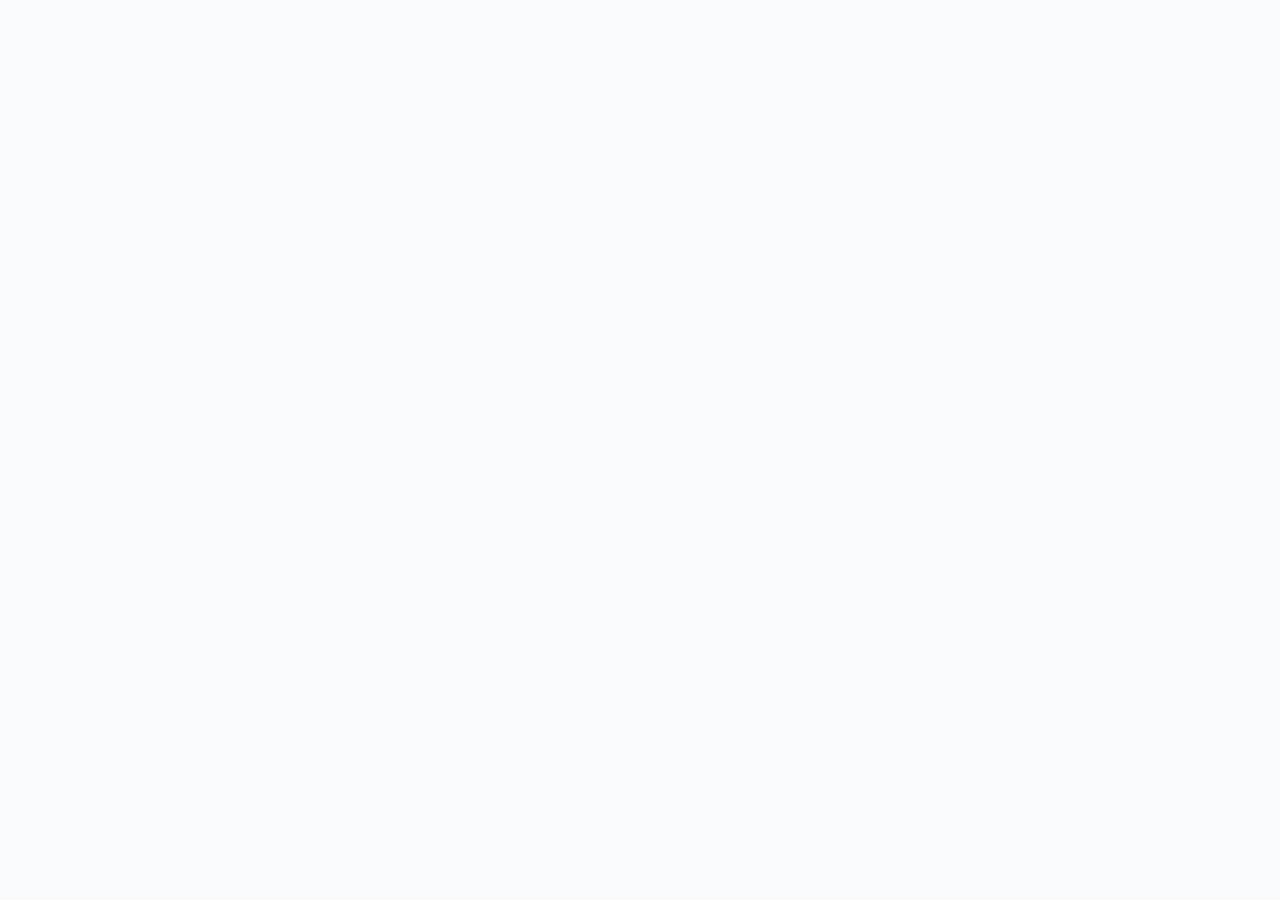
==== dashboard.html @ 21dbc293 "Add initial HTML structure for investor dashboard Milestone 3: v2.0 - Client Portal & Backend Integr" ====
<!DOCTYPE html>
<html lang="en">
<head>
    <meta charset="UTF-8">
    <meta name="viewport" content="width=device-width, initial-scale=1.0">
    <title>Sandbox.io - Investor Dashboard</title>
    <link href="https://fonts.googleapis.com/css2?family=Inter:wght@300;400;500;600;700&display=swap" rel="stylesheet">
    <link rel="stylesheet" href="style.css">
    <style>
        /* Dashboard Specific Custom Styles */
        .dashboard-section {
            padding: 140px 0 80px 0;
            background: #f9fbf9;
            min-height: 85vh;
        }

        .dashboard-header {
            display: flex;
            justify-content: space-between;
            align-items: center;
            margin-bottom: 30px;
            flex-wrap: wrap;
            gap: 15px;
        }

        .dashboard-metrics-grid {
            display: grid;
            grid-template-columns: repeat(auto-fit, minmax(220px, 1fr));
            gap: 20px;
            margin-bottom: 40px;
        }

        .metric-card {
            background: var(--surface-color);
            padding: 24px;
            border-radius: 12px;
            border: 1px solid var(--border-color);
            box-shadow: 0 4px 6px rgba(0,0,0,0.02);
        }

        .metric-card .label {
            font-size: 13px;
            color: var(--text-muted);
            margin-bottom: 8px;
            font-weight: 500;
        }

        .metric-card .value {
            font-size: 26px;
            font-weight: 700;
            color: var(--primary-green);
        }

        .dashboard-card {
            background: var(--surface-color);
            border: 1px solid var(--border-color);
            border-radius: 12px;
            padding: 25px;
            margin-bottom: 30px;
            box-shadow: 0 4px 6px rgba(0,0,0,0.02);
        }

        .dashboard-card h3 {
            color: var(--primary-green);
            font-size: 18px;
            margin-bottom: 20px;
            font-weight: 600;
        }

        .table-responsive {
            width: 100%;
            overflow-x: auto;
        }

        .dashboard-table {
            width: 100%;
            border-collapse: collapse;
            text-align: left;
            font-size: 14px;
        }

        .dashboard-table th {
            background: var(--light-green);
            color: var(--primary-green);
            padding: 12px 15px;
            font-weight: 600;
            border-bottom: 1px solid var(--border-color);
        }

        .dashboard-table td {
            padding: 15px;
            border-bottom: 1px solid var(--border-color);
            color: var(--text-main);
        }

        .dashboard-table tr:last-child td {
            border-bottom: none;
        }

        .status-badge {
            display: inline-block;
            background: var(--light-green);
            color: var(--primary-green);
            padding: 4px 10px;
            border-radius: 20px;
            font-size: 12px;
            font-weight: 600;
        }
    </style>
</head>
---- style.css ----
/* ==========================================
   Sandbox.io - Global Design System & CSS
   ========================================== */

:root {
    --bg-color: #f8fafc;
    --surface-color: #ffffff;
    --primary-green: #0f5132;
    --accent-green: #198754;
    --light-green: #e8f5e9;
    --text-main: #212529;
    --text-muted: #6c757d;
    --border-color: #dee2e6;
    --badge-bg: #d1e7dd;
    --font-main: 'Inter', sans-serif;
}

/* Global Reset & Box Sizing */
* {
    margin: 0;
    padding: 0;
    box-sizing: border-box;
}

body {
    font-family: var(--font-main);
    background-color: var(--bg-color);
    color: var(--text-main);
    line-height: 1.6;
    -webkit-font-smoothing: antialiased;
}

/* Reusable Layout Containers */
.container {
    width: 100%;
    max-width: 1250px;
    margin: 0 auto;
    padding: 0 50px;
}

/* Global Typography */
h1, h2, h3, h4, h5, h6 {
    color: var(--primary-green);
    font-weight: 700;
}

a {
    text-decoration: none;
    color: inherit;
}

/* Standardized Buttons */
.btn-primary {
    background: var(--accent-green);
    color: #fff;
    padding: 10px 20px;
    border-radius: 6px;
    font-weight: 600;
    font-size: 14px;
    display: inline-block;
    transition: background 0.2s ease;
    border: none;
    cursor: pointer;
}

.btn-primary:hover {
    background: #146c43;
}

/* Responsive Breakpoints */
@media (max-width: 768px) {
    .container {
        padding: 0 20px;
    }
}

/* ==========================================
   Mobile Hamburger Menu Styles
   ========================================== */

.hamburger {
    display: none;
    background: none;
    border: none;
    cursor: pointer;
    flex-direction: column;
    gap: 5px;
    padding: 5px;
    z-index: 1001;
}

.hamburger span {
    display: block;
    width: 25px;
    height: 3px;
    background-color: var(--primary-green);
    border-radius: 2px;
    transition: all 0.3s ease;
}

@media (max-width: 768px) {
    .hamburger {
        display: flex;
    }
    
    .site-nav {
        position: fixed;
        top: 0;
        right: -100%;
        width: 75%;
        max-width: 300px;
        height: 100vh;
        background: #ffffff;
        display: flex;
        flex-direction: column;
        justify-content: center;
        align-items: center;
        box-shadow: -5px 0 20px rgba(0,0,0,0.1);
        transition: right 0.3s ease-in-out;
        z-index: 1000;
    }

    .site-nav.active {
        right: 0;
    }

    .site-nav ul {
        flex-direction: column !important;
        gap: 30px !important;
        text-align: center;
    }
    
    .desktop-cta {
        display: none !important;
    }
}
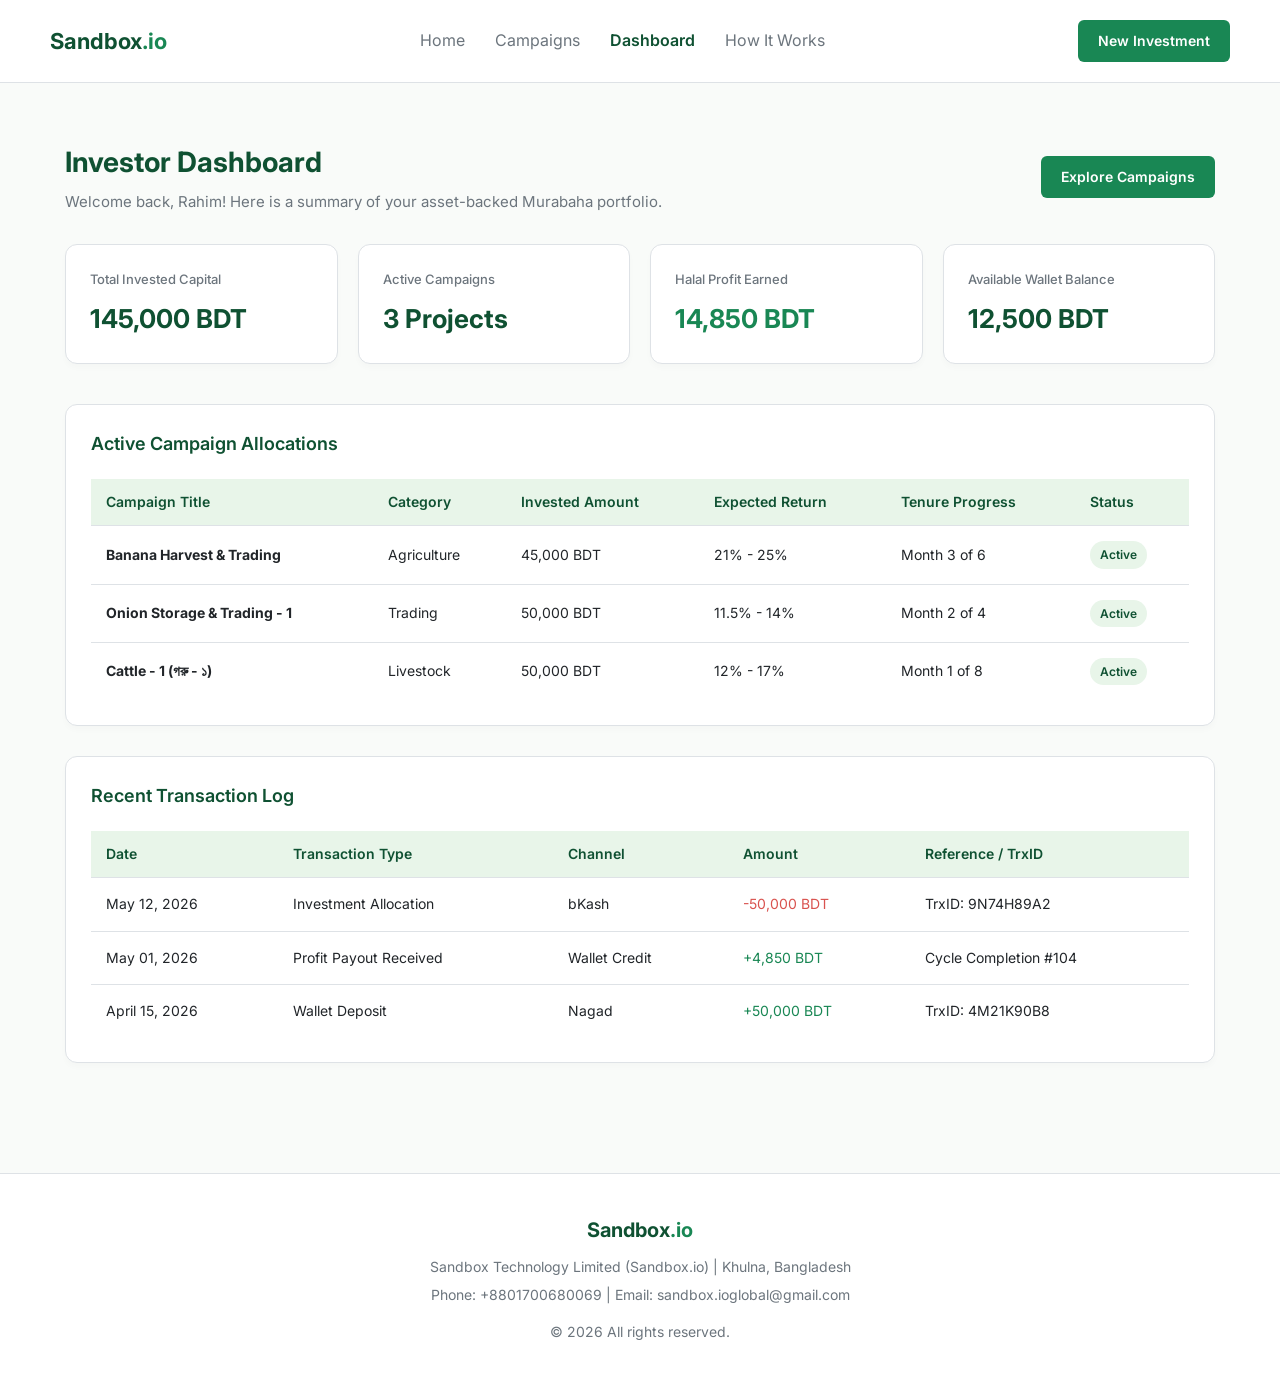
==== commit 82039617: "Add footer and navigation bar to dashboard.html Issue #21 or 7no.'s Step 2." ====
--- a/dashboard.html
+++ b/dashboard.html
@@ -106,5 +106,197 @@
             font-size: 12px;
             font-weight: 600;
         }
+
+        footer {
+            border-top: 1px solid var(--border-color);
+            padding: 40px 0;
+            text-align: center;
+            color: var(--text-muted);
+            font-size: 14px;
+            background: var(--surface-color);
+        }
+
+        footer p {
+            margin-top: 5px;
+        }
     </style>
 </head>
+<body>
+
+    <!-- Navigation Bar with Mobile Hamburger Support -->
+    <header style="position: fixed; top: 0; left: 0; width: 100%; display: flex; justify-content: space-between; align-items: center; padding: 20px 50px; background: rgba(255, 255, 255, 0.95); backdrop-filter: blur(10px); border-bottom: 1px solid var(--border-color); z-index: 1000;">
+        <a href="index.html" style="font-size: 22px; font-weight: 700; color: var(--primary-green);">Sandbox<span style="color: var(--accent-green);">.io</span></a>
+        
+        <!-- Hamburger Toggle Button -->
+        <button class="hamburger" id="hamburgerBtn" aria-label="Toggle navigation">
+            <span></span>
+            <span></span>
+            <span></span>
+        </button>
+
+        <!-- Navigation Menu -->
+        <nav class="site-nav" id="navMenu">
+            <ul style="display: flex; list-style: none; gap: 30px;">
+                <li><a href="index.html" style="color: var(--text-muted);">Home</a></li>
+                <li><a href="projects.html" style="color: var(--text-muted);">Campaigns</a></li>
+                <li><a href="dashboard.html" style="color: var(--primary-green); font-weight: 600;">Dashboard</a></li>
+                <li><a href="how-it-works.html" style="color: var(--text-muted);">How It Works</a></li>
+            </ul>
+        </nav>
+        
+        <a href="projects.html" class="btn-primary desktop-cta">New Investment</a>
+    </header>
+
+    <!-- Dashboard Main Content Section -->
+    <section class="dashboard-section">
+        <div class="container">
+            
+            <!-- Welcome Header -->
+            <div class="dashboard-header">
+                <div>
+                    <h1 style="color: var(--primary-green); font-size: 28px; margin-bottom: 5px;">Investor Dashboard</h1>
+                    <p style="color: var(--text-muted); font-size: 15px;">Welcome back, Rahim! Here is a summary of your asset-backed Murabaha portfolio.</p>
+                </div>
+                <div>
+                    <a href="projects.html" class="btn-primary">Explore Campaigns</a>
+                </div>
+            </div>
+
+            <!-- Metric Summary Cards Grid -->
+            <div class="dashboard-metrics-grid">
+                <div class="metric-card">
+                    <div class="label">Total Invested Capital</div>
+                    <div class="value">145,000 BDT</div>
+                </div>
+                <div class="metric-card">
+                    <div class="label">Active Campaigns</div>
+                    <div class="value">3 Projects</div>
+                </div>
+                <div class="metric-card">
+                    <div class="label">Halal Profit Earned</div>
+                    <div class="value" style="color: var(--accent-green);">14,850 BDT</div>
+                </div>
+                <div class="metric-card">
+                    <div class="label">Available Wallet Balance</div>
+                    <div class="value">12,500 BDT</div>
+                </div>
+            </div>
+
+            <!-- Active Campaign Allocations Card -->
+            <div class="dashboard-card">
+                <h3>Active Campaign Allocations</h3>
+                <div class="table-responsive">
+                    <table class="dashboard-table">
+                        <thead>
+                            <tr>
+                                <th>Campaign Title</th>
+                                <th>Category</th>
+                                <th>Invested Amount</th>
+                                <th>Expected Return</th>
+                                <th>Tenure Progress</th>
+                                <th>Status</th>
+                            </tr>
+                        </thead>
+                        <tbody>
+                            <tr>
+                                <td><strong>Banana Harvest & Trading</strong></td>
+                                <td>Agriculture</td>
+                                <td>45,000 BDT</td>
+                                <td>21% - 25%</td>
+                                <td>Month 3 of 6</td>
+                                <td><span class="status-badge">Active</span></td>
+                            </tr>
+                            <tr>
+                                <td><strong>Onion Storage & Trading - 1</strong></td>
+                                <td>Trading</td>
+                                <td>50,000 BDT</td>
+                                <td>11.5% - 14%</td>
+                                <td>Month 2 of 4</td>
+                                <td><span class="status-badge">Active</span></td>
+                            </tr>
+                            <tr>
+                                <td><strong>Cattle - 1 (গরু - ১)</strong></td>
+                                <td>Livestock</td>
+                                <td>50,000 BDT</td>
+                                <td>12% - 17%</td>
+                                <td>Month 1 of 8</td>
+                                <td><span class="status-badge">Active</span></td>
+                            </tr>
+                        </tbody>
+                    </table>
+                </div>
+            </div>
+
+            <!-- Transaction History Card -->
+            <div class="dashboard-card">
+                <h3>Recent Transaction Log</h3>
+                <div class="table-responsive">
+                    <table class="dashboard-table">
+                        <thead>
+                            <tr>
+                                <th>Date</th>
+                                <th>Transaction Type</th>
+                                <th>Channel</th>
+                                <th>Amount</th>
+                                <th>Reference / TrxID</th>
+                            </tr>
+                        </thead>
+                        <tbody>
+                            <tr>
+                                <td>May 12, 2026</td>
+                                <td>Investment Allocation</td>
+                                <td>bKash</td>
+                                <td style="color: #d9534f;">-50,000 BDT</td>
+                                <td>TrxID: 9N74H89A2</td>
+                            </tr>
+                            <tr>
+                                <td>May 01, 2026</td>
+                                <td>Profit Payout Received</td>
+                                <td>Wallet Credit</td>
+                                <td style="color: var(--accent-green);">+4,850 BDT</td>
+                                <td>Cycle Completion #104</td>
+                            </tr>
+                            <tr>
+                                <td>April 15, 2026</td>
+                                <td>Wallet Deposit</td>
+                                <td>Nagad</td>
+                                <td style="color: var(--accent-green);">+50,000 BDT</td>
+                                <td>TrxID: 4M21K90B8</td>
+                            </tr>
+                        </tbody>
+                    </table>
+                </div>
+            </div>
+
+        </div>
+    </section>
+
+    <!-- Footer -->
+    <footer>
+        <div class="container">
+            <div style="font-size: 20px; font-weight: 700; color: var(--primary-green); margin-bottom: 10px;">Sandbox<span style="color: var(--accent-green);">.io</span></div>
+            <p>Sandbox Technology Limited (Sandbox.io) | Khulna, Bangladesh</p>
+            <p>Phone: +8801700680069 | Email: sandbox.ioglobal@gmail.com</p>
+            <p style="margin-top: 15px;">&copy; 2026 All rights reserved.</p>
+        </div>
+    </footer>
+
+    <!-- Mobile Menu Toggle Script -->
+    <script>
+        const hamburger = document.getElementById('hamburgerBtn');
+        const navMenu = document.getElementById('navMenu');
+
+        if (hamburger && navMenu) {
+            hamburger.addEventListener('click', () => {
+                navMenu.classList.toggle('active');
+            });
+
+            navMenu.querySelectorAll('a').forEach(link => {
+                link.addEventListener('click', () => {
+                    navMenu.classList.remove('active');
+                });
+            });
+        }
+    </script>
+</body>
+</html>
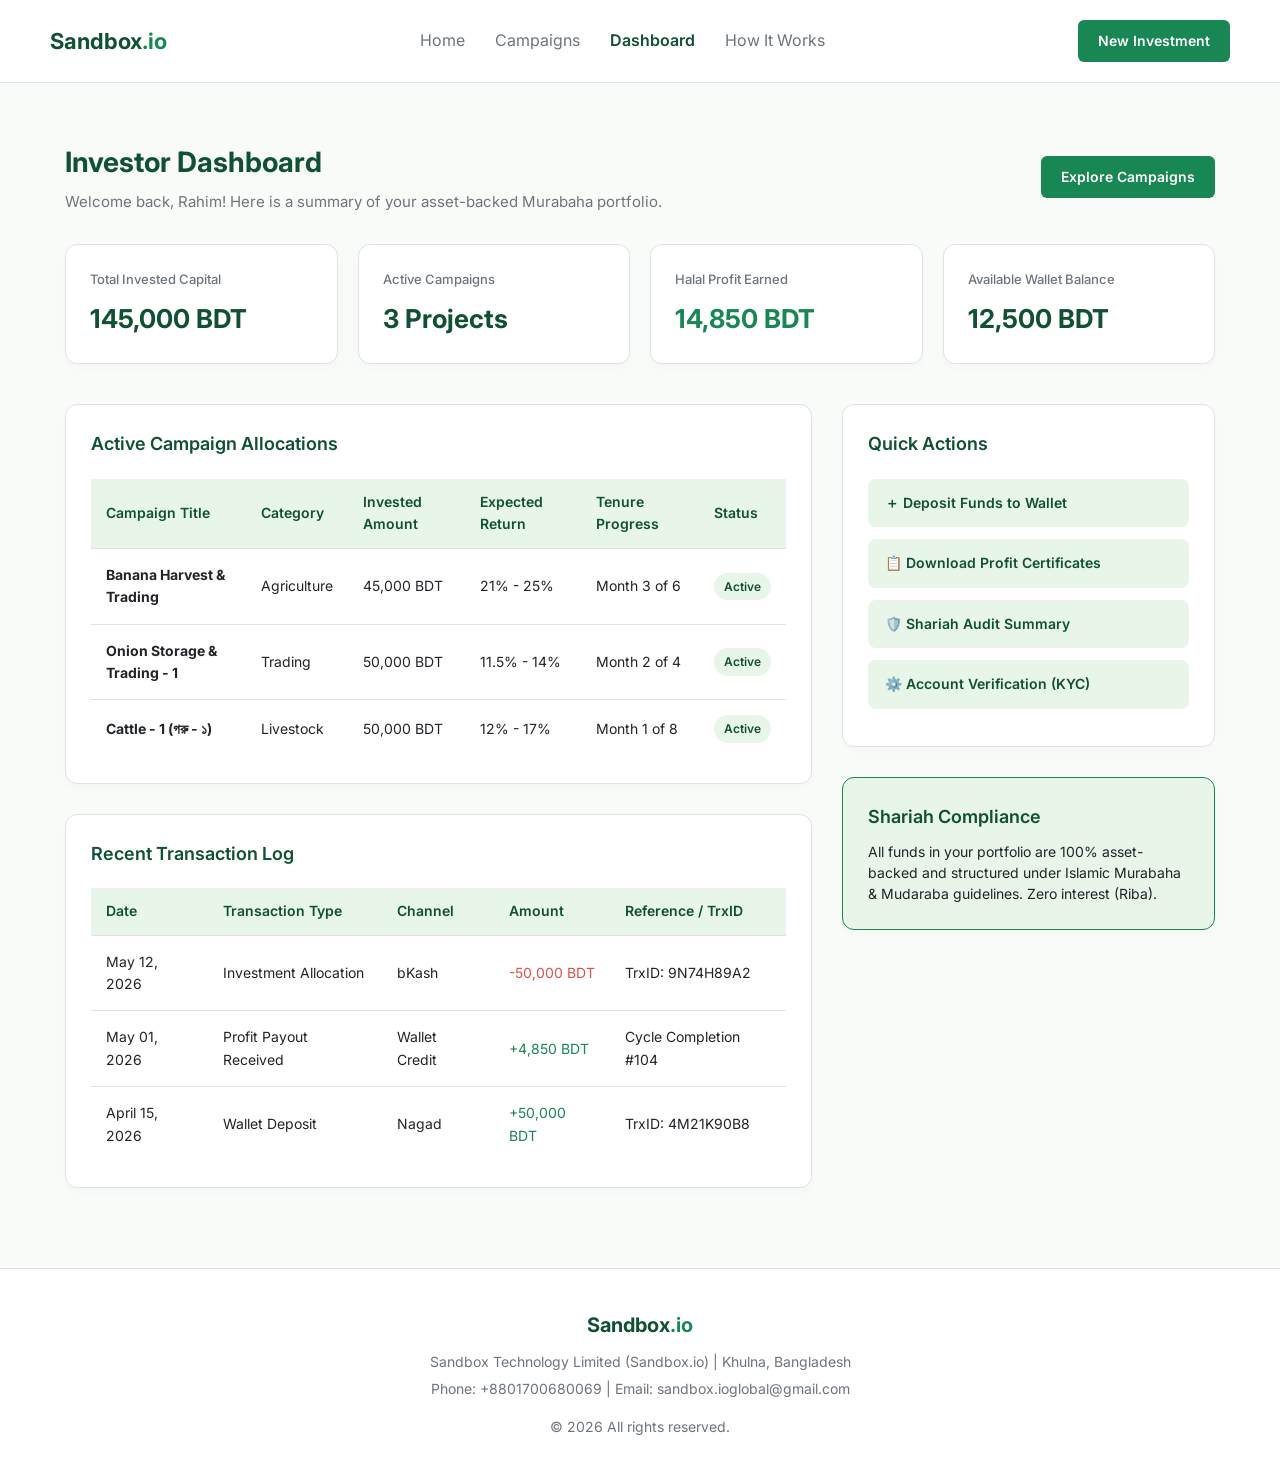
==== commit 6703bd1c: "Implement dashboard grid layout and quick actions Added a grid layout for the dashboard and a quick " ====
--- a/dashboard.html
+++ b/dashboard.html
@@ -51,6 +51,18 @@
             color: var(--primary-green);
         }
 
+        .dashboard-grid-layout {
+            display: grid;
+            grid-template-columns: 2fr 1fr;
+            gap: 30px;
+        }
+
+        @media (max-width: 992px) {
+            .dashboard-grid-layout {
+                grid-template-columns: 1fr;
+            }
+        }
+
         .dashboard-card {
             background: var(--surface-color);
             border: 1px solid var(--border-color);
@@ -65,6 +77,27 @@
             font-size: 18px;
             margin-bottom: 20px;
             font-weight: 600;
+        }
+
+        .quick-action-btn {
+            display: block;
+            width: 100%;
+            padding: 12px 16px;
+            background: var(--light-green);
+            color: var(--primary-green);
+            text-align: left;
+            border-radius: 8px;
+            font-weight: 600;
+            font-size: 14px;
+            margin-bottom: 12px;
+            text-decoration: none;
+            border: 1px solid transparent;
+            transition: all 0.2s ease;
+        }
+
+        .quick-action-btn:hover {
+            background: var(--primary-green);
+            color: #ffffff;
         }
 
         .table-responsive {
@@ -182,90 +215,116 @@
                 </div>
             </div>
 
-            <!-- Active Campaign Allocations Card -->
-            <div class="dashboard-card">
-                <h3>Active Campaign Allocations</h3>
-                <div class="table-responsive">
-                    <table class="dashboard-table">
-                        <thead>
-                            <tr>
-                                <th>Campaign Title</th>
-                                <th>Category</th>
-                                <th>Invested Amount</th>
-                                <th>Expected Return</th>
-                                <th>Tenure Progress</th>
-                                <th>Status</th>
-                            </tr>
-                        </thead>
-                        <tbody>
-                            <tr>
-                                <td><strong>Banana Harvest & Trading</strong></td>
-                                <td>Agriculture</td>
-                                <td>45,000 BDT</td>
-                                <td>21% - 25%</td>
-                                <td>Month 3 of 6</td>
-                                <td><span class="status-badge">Active</span></td>
-                            </tr>
-                            <tr>
-                                <td><strong>Onion Storage & Trading - 1</strong></td>
-                                <td>Trading</td>
-                                <td>50,000 BDT</td>
-                                <td>11.5% - 14%</td>
-                                <td>Month 2 of 4</td>
-                                <td><span class="status-badge">Active</span></td>
-                            </tr>
-                            <tr>
-                                <td><strong>Cattle - 1 (গরু - ১)</strong></td>
-                                <td>Livestock</td>
-                                <td>50,000 BDT</td>
-                                <td>12% - 17%</td>
-                                <td>Month 1 of 8</td>
-                                <td><span class="status-badge">Active</span></td>
-                            </tr>
-                        </tbody>
-                    </table>
-                </div>
-            </div>
-
-            <!-- Transaction History Card -->
-            <div class="dashboard-card">
-                <h3>Recent Transaction Log</h3>
-                <div class="table-responsive">
-                    <table class="dashboard-table">
-                        <thead>
-                            <tr>
-                                <th>Date</th>
-                                <th>Transaction Type</th>
-                                <th>Channel</th>
-                                <th>Amount</th>
-                                <th>Reference / TrxID</th>
-                            </tr>
-                        </thead>
-                        <tbody>
-                            <tr>
-                                <td>May 12, 2026</td>
-                                <td>Investment Allocation</td>
-                                <td>bKash</td>
-                                <td style="color: #d9534f;">-50,000 BDT</td>
-                                <td>TrxID: 9N74H89A2</td>
-                            </tr>
-                            <tr>
-                                <td>May 01, 2026</td>
-                                <td>Profit Payout Received</td>
-                                <td>Wallet Credit</td>
-                                <td style="color: var(--accent-green);">+4,850 BDT</td>
-                                <td>Cycle Completion #104</td>
-                            </tr>
-                            <tr>
-                                <td>April 15, 2026</td>
-                                <td>Wallet Deposit</td>
-                                <td>Nagad</td>
-                                <td style="color: var(--accent-green);">+50,000 BDT</td>
-                                <td>TrxID: 4M21K90B8</td>
-                            </tr>
-                        </tbody>
-                    </table>
-                </div>
+            <!-- Main Layout Grid with Quick Actions Panel -->
+            <div class="dashboard-grid-layout">
+                
+                <!-- Left Column: Allocations & History -->
+                <div>
+                    <!-- Active Campaign Allocations Card -->
+                    <div class="dashboard-card">
+                        <h3>Active Campaign Allocations</h3>
+                        <div class="table-responsive">
+                            <table class="dashboard-table">
+                                <thead>
+                                    <tr>
+                                        <th>Campaign Title</th>
+                                        <th>Category</th>
+                                        <th>Invested Amount</th>
+                                        <th>Expected Return</th>
+                                        <th>Tenure Progress</th>
+                                        <th>Status</th>
+                                    </tr>
+                                </thead>
+                                <tbody>
+                                    <tr>
+                                        <td><strong>Banana Harvest & Trading</strong></td>
+                                        <td>Agriculture</td>
+                                        <td>45,000 BDT</td>
+                                        <td>21% - 25%</td>
+                                        <td>Month 3 of 6</td>
+                                        <td><span class="status-badge">Active</span></td>
+                                    </tr>
+                                    <tr>
+                                        <td><strong>Onion Storage & Trading - 1</strong></td>
+                                        <td>Trading</td>
+                                        <td>50,000 BDT</td>
+                                        <td>11.5% - 14%</td>
+                                        <td>Month 2 of 4</td>
+                                        <td><span class="status-badge">Active</span></td>
+                                    </tr>
+                                    <tr>
+                                        <td><strong>Cattle - 1 (গরু - ১)</strong></td>
+                                        <td>Livestock</td>
+                                        <td>50,000 BDT</td>
+                                        <td>12% - 17%</td>
+                                        <td>Month 1 of 8</td>
+                                        <td><span class="status-badge">Active</span></td>
+                                    </tr>
+                                </tbody>
+                            </table>
+                        </div>
+                    </div>
+
+                    <!-- Transaction History Card -->
+                    <div class="dashboard-card" style="margin-bottom: 0;">
+                        <h3>Recent Transaction Log</h3>
+                        <div class="table-responsive">
+                            <table class="dashboard-table">
+                                <thead>
+                                    <tr>
+                                        <th>Date</th>
+                                        <th>Transaction Type</th>
+                                        <th>Channel</th>
+                                        <th>Amount</th>
+                                        <th>Reference / TrxID</th>
+                                    </tr>
+                                </thead>
+                                <tbody>
+                                    <tr>
+                                        <td>May 12, 2026</td>
+                                        <td>Investment Allocation</td>
+                                        <td>bKash</td>
+                                        <td style="color: #d9534f;">-50,000 BDT</td>
+                                        <td>TrxID: 9N74H89A2</td>
+                                    </tr>
+                                    <tr>
+                                        <td>May 01, 2026</td>
+                                        <td>Profit Payout Received</td>
+                                        <td>Wallet Credit</td>
+                                        <td style="color: var(--accent-green);">+4,850 BDT</td>
+                                        <td>Cycle Completion #104</td>
+                                    </tr>
+                                    <tr>
+                                        <td>April 15, 2026</td>
+                                        <td>Wallet Deposit</td>
+                                        <td>Nagad</td>
+                                        <td style="color: var(--accent-green);">+50,000 BDT</td>
+                                        <td>TrxID: 4M21K90B8</td>
+                                    </tr>
+                                </tbody>
+                            </table>
+                        </div>
+                    </div>
+                </div>
+
+                <!-- Right Column: Quick Actions Sidebar -->
+                <div>
+                    <div class="dashboard-card">
+                        <h3>Quick Actions</h3>
+                        <a href="projects.html" class="quick-action-btn">＋ Deposit Funds to Wallet</a>
+                        <a href="projects.html" class="quick-action-btn">📋 Download Profit Certificates</a>
+                        <a href="how-it-works.html" class="quick-action-btn">🛡️ Shariah Audit Summary</a>
+                        <a href="projects.html" class="quick-action-btn">⚙️ Account Verification (KYC)</a>
+                    </div>
+
+                    <div class="dashboard-card" style="background: var(--light-green); border-color: var(--accent-green);">
+                        <h3 style="margin-bottom: 10px;">Shariah Compliance</h3>
+                        <p style="font-size: 14px; color: var(--text-main); line-height: 1.5;">
+                            All funds in your portfolio are 100% asset-backed and structured under Islamic Murabaha & Mudaraba guidelines. Zero interest (Riba).
+                        </p>
+                    </div>
+                </div>
+
             </div>
 
         </div>
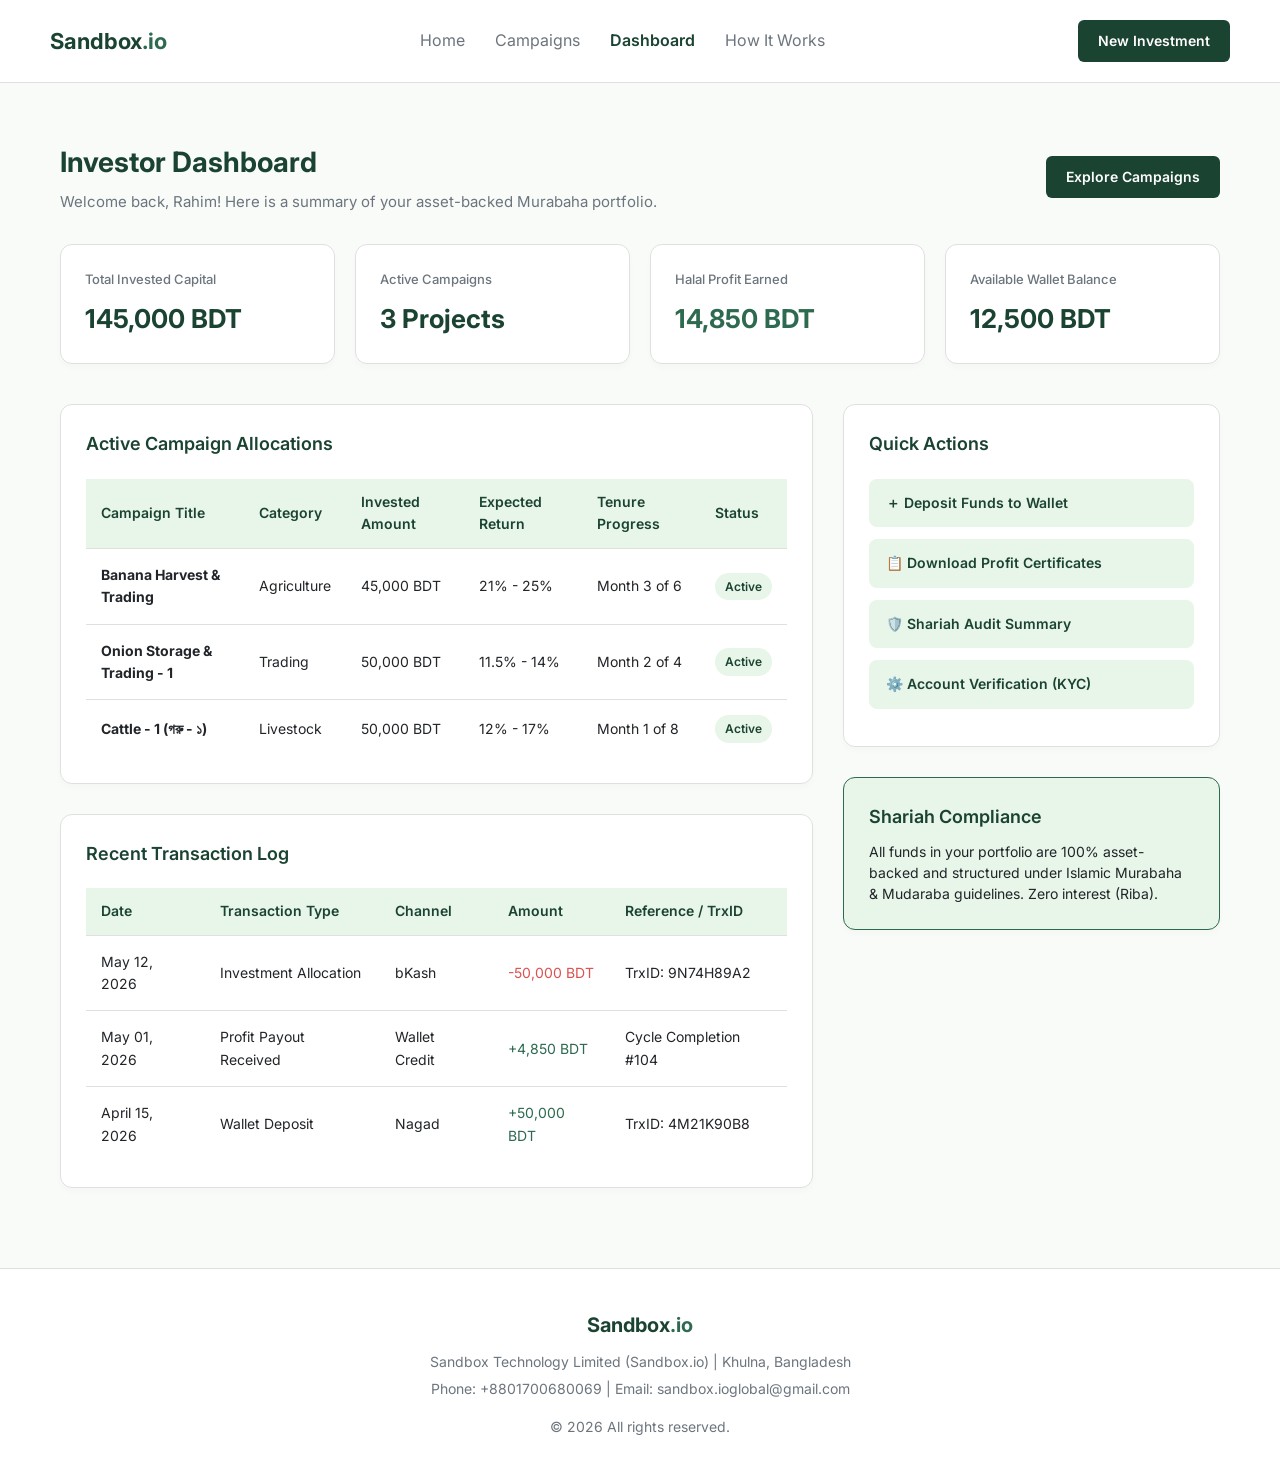
==== commit ca19dac9: "Enhance dashboard styles and mobile navigation Added CSS variables for theme colors and improved mob" ====
--- a/dashboard.html
+++ b/dashboard.html
@@ -7,11 +7,35 @@
     <link href="https://fonts.googleapis.com/css2?family=Inter:wght@300;400;500;600;700&display=swap" rel="stylesheet">
     <link rel="stylesheet" href="style.css">
     <style>
+        /* Fallback Design Variables */
+        :root {
+            --primary-green: #1b4332;
+            --accent-green: #2d6a4f;
+            --light-green: #e8f5e9;
+            --surface-color: #ffffff;
+            --border-color: #e0e0e0;
+            --text-main: #212529;
+            --text-muted: #6c757d;
+        }
+
         /* Dashboard Specific Custom Styles */
+        body {
+            font-family: 'Inter', sans-serif;
+            margin: 0;
+            background: #f9fbf9;
+            color: var(--text-main);
+        }
+
         .dashboard-section {
             padding: 140px 0 80px 0;
             background: #f9fbf9;
             min-height: 85vh;
+        }
+
+        .container {
+            max-width: 1200px;
+            margin: 0 auto;
+            padding: 0 20px;
         }
 
         .dashboard-header {
@@ -93,6 +117,7 @@
             text-decoration: none;
             border: 1px solid transparent;
             transition: all 0.2s ease;
+            box-sizing: border-box;
         }
 
         .quick-action-btn:hover {
@@ -140,6 +165,74 @@
             font-weight: 600;
         }
 
+        .btn-primary {
+            background: var(--primary-green);
+            color: #ffffff;
+            padding: 10px 20px;
+            border-radius: 6px;
+            text-decoration: none;
+            font-weight: 600;
+            display: inline-block;
+            transition: background 0.2s ease;
+        }
+
+        .btn-primary:hover {
+            background: var(--accent-green);
+        }
+
+        /* Mobile Hamburger & Navigation Support Styles */
+        .hamburger {
+            display: none;
+            background: none;
+            border: none;
+            cursor: pointer;
+            flex-direction: column;
+            gap: 5px;
+            padding: 5px;
+        }
+
+        .hamburger span {
+            display: block;
+            width: 25px;
+            height: 3px;
+            background: var(--primary-green);
+            border-radius: 2px;
+            transition: all 0.3s ease;
+        }
+
+        @media (max-width: 768px) {
+            .hamburger {
+                display: flex;
+            }
+            .site-nav {
+                display: none;
+                position: absolute;
+                top: 100%;
+                left: 0;
+                width: 100%;
+                background: rgba(255, 255, 255, 0.98);
+                border-bottom: 1px solid var(--border-color);
+                box-shadow: 0 4px 6px rgba(0,0,0,0.05);
+                padding: 20px;
+                box-sizing: border-box;
+            }
+            .site-nav.active {
+                display: block;
+            }
+            .site-nav ul {
+                flex-direction: column;
+                gap: 15px !important;
+                padding: 0;
+                margin: 0;
+            }
+            .desktop-cta {
+                display: none;
+            }
+            header {
+                padding: 15px 20px !important;
+            }
+        }
+
         footer {
             border-top: 1px solid var(--border-color);
             padding: 40px 0;
@@ -157,8 +250,8 @@
 <body>
 
     <!-- Navigation Bar with Mobile Hamburger Support -->
-    <header style="position: fixed; top: 0; left: 0; width: 100%; display: flex; justify-content: space-between; align-items: center; padding: 20px 50px; background: rgba(255, 255, 255, 0.95); backdrop-filter: blur(10px); border-bottom: 1px solid var(--border-color); z-index: 1000;">
-        <a href="index.html" style="font-size: 22px; font-weight: 700; color: var(--primary-green);">Sandbox<span style="color: var(--accent-green);">.io</span></a>
+    <header style="position: fixed; top: 0; left: 0; width: 100%; display: flex; justify-content: space-between; align-items: center; padding: 20px 50px; background: rgba(255, 255, 255, 0.95); backdrop-filter: blur(10px); border-bottom: 1px solid var(--border-color); z-index: 1000; box-sizing: border-box;">
+        <a href="index.html" style="font-size: 22px; font-weight: 700; color: var(--primary-green); text-decoration: none;">Sandbox<span style="color: var(--accent-green);">.io</span></a>
         
         <!-- Hamburger Toggle Button -->
         <button class="hamburger" id="hamburgerBtn" aria-label="Toggle navigation">
@@ -170,10 +263,10 @@
         <!-- Navigation Menu -->
         <nav class="site-nav" id="navMenu">
             <ul style="display: flex; list-style: none; gap: 30px;">
-                <li><a href="index.html" style="color: var(--text-muted);">Home</a></li>
-                <li><a href="projects.html" style="color: var(--text-muted);">Campaigns</a></li>
-                <li><a href="dashboard.html" style="color: var(--primary-green); font-weight: 600;">Dashboard</a></li>
-                <li><a href="how-it-works.html" style="color: var(--text-muted);">How It Works</a></li>
+                <li><a href="index.html" style="color: var(--text-muted); text-decoration: none;">Home</a></li>
+                <li><a href="projects.html" style="color: var(--text-muted); text-decoration: none;">Campaigns</a></li>
+                <li><a href="dashboard.html" style="color: var(--primary-green); font-weight: 600; text-decoration: none;">Dashboard</a></li>
+                <li><a href="how-it-works.html" style="color: var(--text-muted); text-decoration: none;">How It Works</a></li>
             </ul>
         </nav>
         
@@ -187,8 +280,8 @@
             <!-- Welcome Header -->
             <div class="dashboard-header">
                 <div>
-                    <h1 style="color: var(--primary-green); font-size: 28px; margin-bottom: 5px;">Investor Dashboard</h1>
-                    <p style="color: var(--text-muted); font-size: 15px;">Welcome back, Rahim! Here is a summary of your asset-backed Murabaha portfolio.</p>
+                    <h1 style="color: var(--primary-green); font-size: 28px; margin-bottom: 5px; margin-top: 0;">Investor Dashboard</h1>
+                    <p style="color: var(--text-muted); font-size: 15px; margin: 0;">Welcome back, Rahim! Here is a summary of your asset-backed Murabaha portfolio.</p>
                 </div>
                 <div>
                     <a href="projects.html" class="btn-primary">Explore Campaigns</a>
@@ -317,9 +410,9 @@
                         <a href="projects.html" class="quick-action-btn">⚙️ Account Verification (KYC)</a>
                     </div>
 
-                    <div class="dashboard-card" style="background: var(--light-green); border-color: var(--accent-green);">
+                    <div class="dashboard-card" style="background: var(--light-green); border-color: var(--accent-green); margin-bottom: 0;">
                         <h3 style="margin-bottom: 10px;">Shariah Compliance</h3>
-                        <p style="font-size: 14px; color: var(--text-main); line-height: 1.5;">
+                        <p style="font-size: 14px; color: var(--text-main); line-height: 1.5; margin: 0;">
                             All funds in your portfolio are 100% asset-backed and structured under Islamic Murabaha & Mudaraba guidelines. Zero interest (Riba).
                         </p>
                     </div>
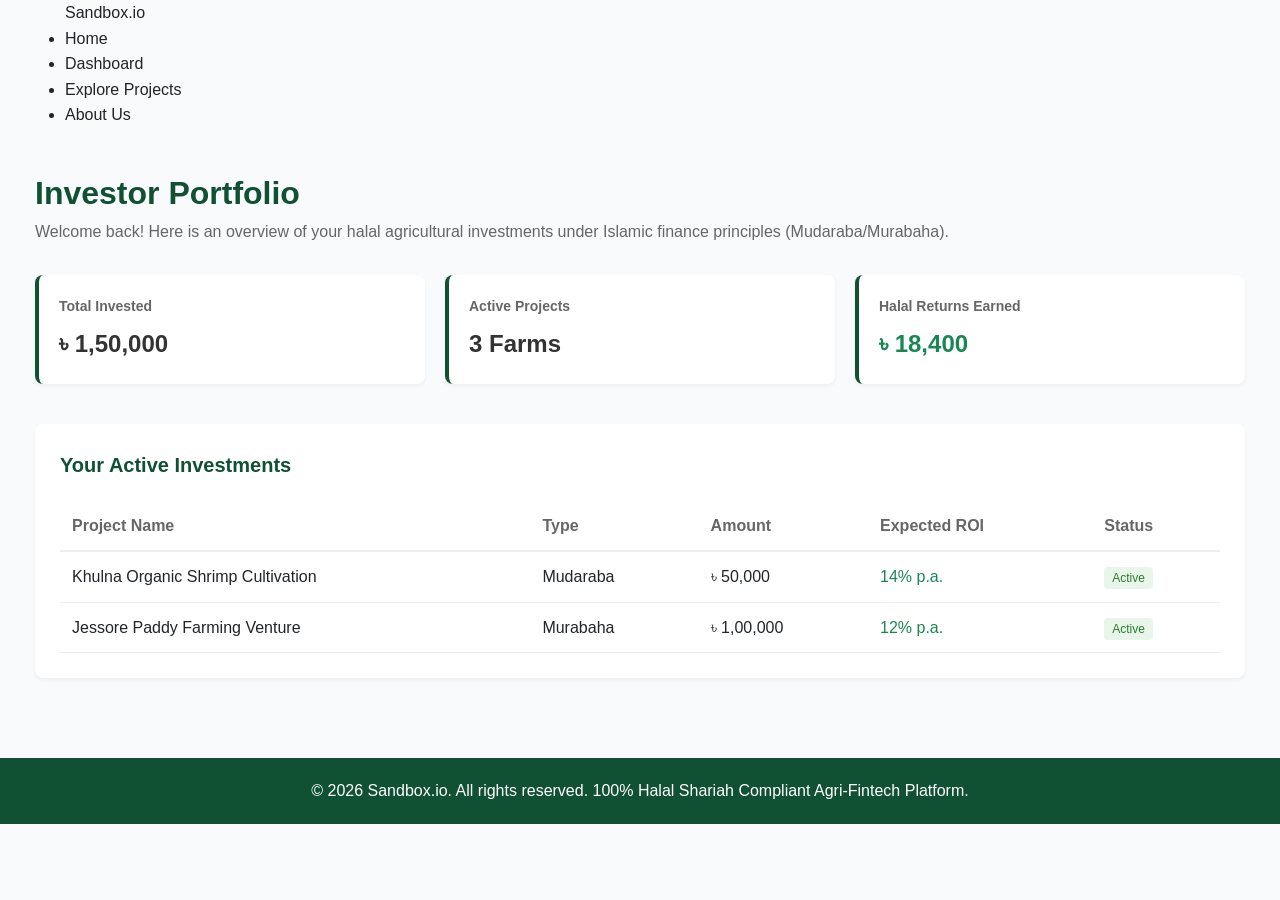
==== commit 5b288e18: "Refactor investor dashboard layout and content Updated the title and improved the layout and content" ====
--- a/dashboard.html
+++ b/dashboard.html
@@ -3,452 +3,117 @@
 <head>
     <meta charset="UTF-8">
     <meta name="viewport" content="width=device-width, initial-scale=1.0">
-    <title>Sandbox.io - Investor Dashboard</title>
-    <link href="https://fonts.googleapis.com/css2?family=Inter:wght@300;400;500;600;700&display=swap" rel="stylesheet">
+    <title>Investor Dashboard - Sandbox.io</title>
+    <!-- Global Design System Stylesheet -->
     <link rel="stylesheet" href="style.css">
-    <style>
-        /* Fallback Design Variables */
-        :root {
-            --primary-green: #1b4332;
-            --accent-green: #2d6a4f;
-            --light-green: #e8f5e9;
-            --surface-color: #ffffff;
-            --border-color: #e0e0e0;
-            --text-main: #212529;
-            --text-muted: #6c757d;
-        }
-
-        /* Dashboard Specific Custom Styles */
-        body {
-            font-family: 'Inter', sans-serif;
-            margin: 0;
-            background: #f9fbf9;
-            color: var(--text-main);
-        }
-
-        .dashboard-section {
-            padding: 140px 0 80px 0;
-            background: #f9fbf9;
-            min-height: 85vh;
-        }
-
-        .container {
-            max-width: 1200px;
-            margin: 0 auto;
-            padding: 0 20px;
-        }
-
-        .dashboard-header {
-            display: flex;
-            justify-content: space-between;
-            align-items: center;
-            margin-bottom: 30px;
-            flex-wrap: wrap;
-            gap: 15px;
-        }
-
-        .dashboard-metrics-grid {
-            display: grid;
-            grid-template-columns: repeat(auto-fit, minmax(220px, 1fr));
-            gap: 20px;
-            margin-bottom: 40px;
-        }
-
-        .metric-card {
-            background: var(--surface-color);
-            padding: 24px;
-            border-radius: 12px;
-            border: 1px solid var(--border-color);
-            box-shadow: 0 4px 6px rgba(0,0,0,0.02);
-        }
-
-        .metric-card .label {
-            font-size: 13px;
-            color: var(--text-muted);
-            margin-bottom: 8px;
-            font-weight: 500;
-        }
-
-        .metric-card .value {
-            font-size: 26px;
-            font-weight: 700;
-            color: var(--primary-green);
-        }
-
-        .dashboard-grid-layout {
-            display: grid;
-            grid-template-columns: 2fr 1fr;
-            gap: 30px;
-        }
-
-        @media (max-width: 992px) {
-            .dashboard-grid-layout {
-                grid-template-columns: 1fr;
-            }
-        }
-
-        .dashboard-card {
-            background: var(--surface-color);
-            border: 1px solid var(--border-color);
-            border-radius: 12px;
-            padding: 25px;
-            margin-bottom: 30px;
-            box-shadow: 0 4px 6px rgba(0,0,0,0.02);
-        }
-
-        .dashboard-card h3 {
-            color: var(--primary-green);
-            font-size: 18px;
-            margin-bottom: 20px;
-            font-weight: 600;
-        }
-
-        .quick-action-btn {
-            display: block;
-            width: 100%;
-            padding: 12px 16px;
-            background: var(--light-green);
-            color: var(--primary-green);
-            text-align: left;
-            border-radius: 8px;
-            font-weight: 600;
-            font-size: 14px;
-            margin-bottom: 12px;
-            text-decoration: none;
-            border: 1px solid transparent;
-            transition: all 0.2s ease;
-            box-sizing: border-box;
-        }
-
-        .quick-action-btn:hover {
-            background: var(--primary-green);
-            color: #ffffff;
-        }
-
-        .table-responsive {
-            width: 100%;
-            overflow-x: auto;
-        }
-
-        .dashboard-table {
-            width: 100%;
-            border-collapse: collapse;
-            text-align: left;
-            font-size: 14px;
-        }
-
-        .dashboard-table th {
-            background: var(--light-green);
-            color: var(--primary-green);
-            padding: 12px 15px;
-            font-weight: 600;
-            border-bottom: 1px solid var(--border-color);
-        }
-
-        .dashboard-table td {
-            padding: 15px;
-            border-bottom: 1px solid var(--border-color);
-            color: var(--text-main);
-        }
-
-        .dashboard-table tr:last-child td {
-            border-bottom: none;
-        }
-
-        .status-badge {
-            display: inline-block;
-            background: var(--light-green);
-            color: var(--primary-green);
-            padding: 4px 10px;
-            border-radius: 20px;
-            font-size: 12px;
-            font-weight: 600;
-        }
-
-        .btn-primary {
-            background: var(--primary-green);
-            color: #ffffff;
-            padding: 10px 20px;
-            border-radius: 6px;
-            text-decoration: none;
-            font-weight: 600;
-            display: inline-block;
-            transition: background 0.2s ease;
-        }
-
-        .btn-primary:hover {
-            background: var(--accent-green);
-        }
-
-        /* Mobile Hamburger & Navigation Support Styles */
-        .hamburger {
-            display: none;
-            background: none;
-            border: none;
-            cursor: pointer;
-            flex-direction: column;
-            gap: 5px;
-            padding: 5px;
-        }
-
-        .hamburger span {
-            display: block;
-            width: 25px;
-            height: 3px;
-            background: var(--primary-green);
-            border-radius: 2px;
-            transition: all 0.3s ease;
-        }
-
-        @media (max-width: 768px) {
-            .hamburger {
-                display: flex;
-            }
-            .site-nav {
-                display: none;
-                position: absolute;
-                top: 100%;
-                left: 0;
-                width: 100%;
-                background: rgba(255, 255, 255, 0.98);
-                border-bottom: 1px solid var(--border-color);
-                box-shadow: 0 4px 6px rgba(0,0,0,0.05);
-                padding: 20px;
-                box-sizing: border-box;
-            }
-            .site-nav.active {
-                display: block;
-            }
-            .site-nav ul {
-                flex-direction: column;
-                gap: 15px !important;
-                padding: 0;
-                margin: 0;
-            }
-            .desktop-cta {
-                display: none;
-            }
-            header {
-                padding: 15px 20px !important;
-            }
-        }
-
-        footer {
-            border-top: 1px solid var(--border-color);
-            padding: 40px 0;
-            text-align: center;
-            color: var(--text-muted);
-            font-size: 14px;
-            background: var(--surface-color);
-        }
-
-        footer p {
-            margin-top: 5px;
-        }
-    </style>
 </head>
 <body>
 
-    <!-- Navigation Bar with Mobile Hamburger Support -->
-    <header style="position: fixed; top: 0; left: 0; width: 100%; display: flex; justify-content: space-between; align-items: center; padding: 20px 50px; background: rgba(255, 255, 255, 0.95); backdrop-filter: blur(10px); border-bottom: 1px solid var(--border-color); z-index: 1000; box-sizing: border-box;">
-        <a href="index.html" style="font-size: 22px; font-weight: 700; color: var(--primary-green); text-decoration: none;">Sandbox<span style="color: var(--accent-green);">.io</span></a>
-        
-        <!-- Hamburger Toggle Button -->
-        <button class="hamburger" id="hamburgerBtn" aria-label="Toggle navigation">
-            <span></span>
-            <span></span>
-            <span></span>
-        </button>
+    <!-- Header / Navigation -->
+    <header class="site-header">
+        <div class="container nav-container">
+            <a href="index.html" class="logo">Sandbox.io</a>
+            
+            <button class="hamburger" id="hamburger-toggle" aria-label="Toggle navigation">
+                <span class="bar"></span>
+                <span class="bar"></span>
+                <span class="bar"></span>
+            </button>
 
-        <!-- Navigation Menu -->
-        <nav class="site-nav" id="navMenu">
-            <ul style="display: flex; list-style: none; gap: 30px;">
-                <li><a href="index.html" style="color: var(--text-muted); text-decoration: none;">Home</a></li>
-                <li><a href="projects.html" style="color: var(--text-muted); text-decoration: none;">Campaigns</a></li>
-                <li><a href="dashboard.html" style="color: var(--primary-green); font-weight: 600; text-decoration: none;">Dashboard</a></li>
-                <li><a href="how-it-works.html" style="color: var(--text-muted); text-decoration: none;">How It Works</a></li>
-            </ul>
-        </nav>
-        
-        <a href="projects.html" class="btn-primary desktop-cta">New Investment</a>
+            <nav class="site-nav" id="site-nav">
+                <ul class="nav-links">
+                    <li><a href="index.html">Home</a></li>
+                    <li><a href="dashboard.html" class="active">Dashboard</a></li>
+                    <li><a href="index.html#invest">Explore Projects</a></li>
+                    <li><a href="index.html#about">About Us</a></li>
+                </ul>
+            </nav>
+        </div>
     </header>
 
-    <!-- Dashboard Main Content Section -->
-    <section class="dashboard-section">
-        <div class="container">
-            
-            <!-- Welcome Header -->
-            <div class="dashboard-header">
-                <div>
-                    <h1 style="color: var(--primary-green); font-size: 28px; margin-bottom: 5px; margin-top: 0;">Investor Dashboard</h1>
-                    <p style="color: var(--text-muted); font-size: 15px; margin: 0;">Welcome back, Rahim! Here is a summary of your asset-backed Murabaha portfolio.</p>
-                </div>
-                <div>
-                    <a href="projects.html" class="btn-primary">Explore Campaigns</a>
-                </div>
+    <!-- Dashboard Main Content -->
+    <main class="dashboard-main container" style="padding: 40px 20px;">
+        <div class="dashboard-header" style="margin-bottom: 30px;">
+            <h1>Investor Portfolio</h1>
+            <p style="color: #666;">Welcome back! Here is an overview of your halal agricultural investments under Islamic finance principles (Mudaraba/Murabaha).</p>
+        </div>
+
+        <!-- Stats Grid -->
+        <div class="stats-grid" style="display: grid; grid-template-columns: repeat(auto-fit, minmax(220px, 1fr)); gap: 20px; margin-bottom: 40px;">
+            <div class="stat-card" style="background: #ffffff; padding: 20px; border-radius: 8px; box-shadow: 0 2px 4px rgba(0,0,0,0.05); border-left: 4px solid var(--primary-green, #0f5132);">
+                <h3 style="font-size: 14px; color: #666; margin-bottom: 8px;">Total Invested</h3>
+                <p style="font-size: 24px; font-weight: bold; color: #333;">৳ 1,50,000</p>
             </div>
+            <div class="stat-card" style="background: #ffffff; padding: 20px; border-radius: 8px; box-shadow: 0 2px 4px rgba(0,0,0,0.05); border-left: 4px solid var(--primary-green, #0f5132);">
+                <h3 style="font-size: 14px; color: #666; margin-bottom: 8px;">Active Projects</h3>
+                <p style="font-size: 24px; font-weight: bold; color: #333;">3 Farms</p>
+            </div>
+            <div class="stat-card" style="background: #ffffff; padding: 20px; border-radius: 8px; box-shadow: 0 2px 4px rgba(0,0,0,0.05); border-left: 4px solid var(--primary-green, #0f5132);">
+                <h3 style="font-size: 14px; color: #666; margin-bottom: 8px;">Halal Returns Earned</h3>
+                <p style="font-size: 24px; font-weight: bold; color: #198754;">৳ 18,400</p>
+            </div>
+        </div>
 
-            <!-- Metric Summary Cards Grid -->
-            <div class="dashboard-metrics-grid">
-                <div class="metric-card">
-                    <div class="label">Total Invested Capital</div>
-                    <div class="value">145,000 BDT</div>
-                </div>
-                <div class="metric-card">
-                    <div class="label">Active Campaigns</div>
-                    <div class="value">3 Projects</div>
-                </div>
-                <div class="metric-card">
-                    <div class="label">Halal Profit Earned</div>
-                    <div class="value" style="color: var(--accent-green);">14,850 BDT</div>
-                </div>
-                <div class="metric-card">
-                    <div class="label">Available Wallet Balance</div>
-                    <div class="value">12,500 BDT</div>
-                </div>
+        <!-- Active Investments Section -->
+        <section class="investments-section" style="background: #ffffff; padding: 25px; border-radius: 8px; box-shadow: 0 2px 4px rgba(0,0,0,0.05); margin-bottom: 40px;">
+            <h2 style="margin-bottom: 20px; font-size: 20px;">Your Active Investments</h2>
+            <div style="overflow-x: auto;">
+                <table style="width: 100%; border-collapse: collapse; text-align: left;">
+                    <thead>
+                        <tr style="border-bottom: 2px solid #eee; color: #666;">
+                            <th style="padding: 12px;">Project Name</th>
+                            <th style="padding: 12px;">Type</th>
+                            <th style="padding: 12px;">Amount</th>
+                            <th style="padding: 12px;">Expected ROI</th>
+                            <th style="padding: 12px;">Status</th>
+                        </tr>
+                    </thead>
+                    <tbody>
+                        <tr style="border-bottom: 1px solid #eee;">
+                            <td style="padding: 12px; font-weight: 500;">Khulna Organic Shrimp Cultivation</td>
+                            <td style="padding: 12px;">Mudaraba</td>
+                            <td style="padding: 12px;">৳ 50,000</td>
+                            <td style="padding: 12px; color: #198754;">14% p.a.</td>
+                            <td style="padding: 12px;"><span style="background: #e8f5e9; color: #2e7d32; padding: 4px 8px; border-radius: 4px; font-size: 12px;">Active</span></td>
+                        </tr>
+                        <tr style="border-bottom: 1px solid #eee;">
+                            <td style="padding: 12px; font-weight: 500;">Jessore Paddy Farming Venture</td>
+                            <td style="padding: 12px;">Murabaha</td>
+                            <td style="padding: 12px;">৳ 1,00,000</td>
+                            <td style="padding: 12px; color: #198754;">12% p.a.</td>
+                            <td style="padding: 12px;"><span style="background: #e8f5e9; color: #2e7d32; padding: 4px 8px; border-radius: 4px; font-size: 12px;">Active</span></td>
+                        </tr>
+                    </tbody>
+                </table>
             </div>
-
-            <!-- Main Layout Grid with Quick Actions Panel -->
-            <div class="dashboard-grid-layout">
-                
-                <!-- Left Column: Allocations & History -->
-                <div>
-                    <!-- Active Campaign Allocations Card -->
-                    <div class="dashboard-card">
-                        <h3>Active Campaign Allocations</h3>
-                        <div class="table-responsive">
-                            <table class="dashboard-table">
-                                <thead>
-                                    <tr>
-                                        <th>Campaign Title</th>
-                                        <th>Category</th>
-                                        <th>Invested Amount</th>
-                                        <th>Expected Return</th>
-                                        <th>Tenure Progress</th>
-                                        <th>Status</th>
-                                    </tr>
-                                </thead>
-                                <tbody>
-                                    <tr>
-                                        <td><strong>Banana Harvest & Trading</strong></td>
-                                        <td>Agriculture</td>
-                                        <td>45,000 BDT</td>
-                                        <td>21% - 25%</td>
-                                        <td>Month 3 of 6</td>
-                                        <td><span class="status-badge">Active</span></td>
-                                    </tr>
-                                    <tr>
-                                        <td><strong>Onion Storage & Trading - 1</strong></td>
-                                        <td>Trading</td>
-                                        <td>50,000 BDT</td>
-                                        <td>11.5% - 14%</td>
-                                        <td>Month 2 of 4</td>
-                                        <td><span class="status-badge">Active</span></td>
-                                    </tr>
-                                    <tr>
-                                        <td><strong>Cattle - 1 (গরু - ১)</strong></td>
-                                        <td>Livestock</td>
-                                        <td>50,000 BDT</td>
-                                        <td>12% - 17%</td>
-                                        <td>Month 1 of 8</td>
-                                        <td><span class="status-badge">Active</span></td>
-                                    </tr>
-                                </tbody>
-                            </table>
-                        </div>
-                    </div>
-
-                    <!-- Transaction History Card -->
-                    <div class="dashboard-card" style="margin-bottom: 0;">
-                        <h3>Recent Transaction Log</h3>
-                        <div class="table-responsive">
-                            <table class="dashboard-table">
-                                <thead>
-                                    <tr>
-                                        <th>Date</th>
-                                        <th>Transaction Type</th>
-                                        <th>Channel</th>
-                                        <th>Amount</th>
-                                        <th>Reference / TrxID</th>
-                                    </tr>
-                                </thead>
-                                <tbody>
-                                    <tr>
-                                        <td>May 12, 2026</td>
-                                        <td>Investment Allocation</td>
-                                        <td>bKash</td>
-                                        <td style="color: #d9534f;">-50,000 BDT</td>
-                                        <td>TrxID: 9N74H89A2</td>
-                                    </tr>
-                                    <tr>
-                                        <td>May 01, 2026</td>
-                                        <td>Profit Payout Received</td>
-                                        <td>Wallet Credit</td>
-                                        <td style="color: var(--accent-green);">+4,850 BDT</td>
-                                        <td>Cycle Completion #104</td>
-                                    </tr>
-                                    <tr>
-                                        <td>April 15, 2026</td>
-                                        <td>Wallet Deposit</td>
-                                        <td>Nagad</td>
-                                        <td style="color: var(--accent-green);">+50,000 BDT</td>
-                                        <td>TrxID: 4M21K90B8</td>
-                                    </tr>
-                                </tbody>
-                            </table>
-                        </div>
-                    </div>
-                </div>
-
-                <!-- Right Column: Quick Actions Sidebar -->
-                <div>
-                    <div class="dashboard-card">
-                        <h3>Quick Actions</h3>
-                        <a href="projects.html" class="quick-action-btn">＋ Deposit Funds to Wallet</a>
-                        <a href="projects.html" class="quick-action-btn">📋 Download Profit Certificates</a>
-                        <a href="how-it-works.html" class="quick-action-btn">🛡️ Shariah Audit Summary</a>
-                        <a href="projects.html" class="quick-action-btn">⚙️ Account Verification (KYC)</a>
-                    </div>
-
-                    <div class="dashboard-card" style="background: var(--light-green); border-color: var(--accent-green); margin-bottom: 0;">
-                        <h3 style="margin-bottom: 10px;">Shariah Compliance</h3>
-                        <p style="font-size: 14px; color: var(--text-main); line-height: 1.5; margin: 0;">
-                            All funds in your portfolio are 100% asset-backed and structured under Islamic Murabaha & Mudaraba guidelines. Zero interest (Riba).
-                        </p>
-                    </div>
-                </div>
-
-            </div>
-
-        </div>
-    </section>
+        </section>
+    </main>
 
     <!-- Footer -->
-    <footer>
-        <div class="container">
-            <div style="font-size: 20px; font-weight: 700; color: var(--primary-green); margin-bottom: 10px;">Sandbox<span style="color: var(--accent-green);">.io</span></div>
-            <p>Sandbox Technology Limited (Sandbox.io) | Khulna, Bangladesh</p>
-            <p>Phone: +8801700680069 | Email: sandbox.ioglobal@gmail.com</p>
-            <p style="margin-top: 15px;">&copy; 2026 All rights reserved.</p>
-        </div>
+    <footer style="background: #0f5132; color: #ffffff; text-align: center; padding: 20px; margin-top: auto;">
+        <p>&copy; 2026 Sandbox.io. All rights reserved. 100% Halal Shariah Compliant Agri-Fintech Platform.</p>
     </footer>
 
-    <!-- Mobile Menu Toggle Script -->
+    <!-- Universal Navigation Toggle Script -->
     <script>
-        const hamburger = document.getElementById('hamburgerBtn');
-        const navMenu = document.getElementById('navMenu');
+        document.addEventListener('DOMContentLoaded', () => {
+            const hamburger = document.getElementById('hamburger-toggle');
+            const siteNav = document.getElementById('site-nav');
 
-        if (hamburger && navMenu) {
-            hamburger.addEventListener('click', () => {
-                navMenu.classList.toggle('active');
-            });
+            if (hamburger && siteNav) {
+                hamburger.addEventListener('click', () => {
+                    hamburger.classList.toggle('active');
+                    siteNav.classList.toggle('active');
+                });
 
-            navMenu.querySelectorAll('a').forEach(link => {
-                link.addEventListener('click', () => {
-                    navMenu.classList.remove('active');
+                siteNav.querySelectorAll('a').forEach(link => {
+                    link.addEventListener('click', () => {
+                        hamburger.classList.remove('active');
+                        siteNav.classList.remove('active');
+                    });
                 });
-            });
-        }
+            }
+        });
     </script>
 </body>
 </html>
